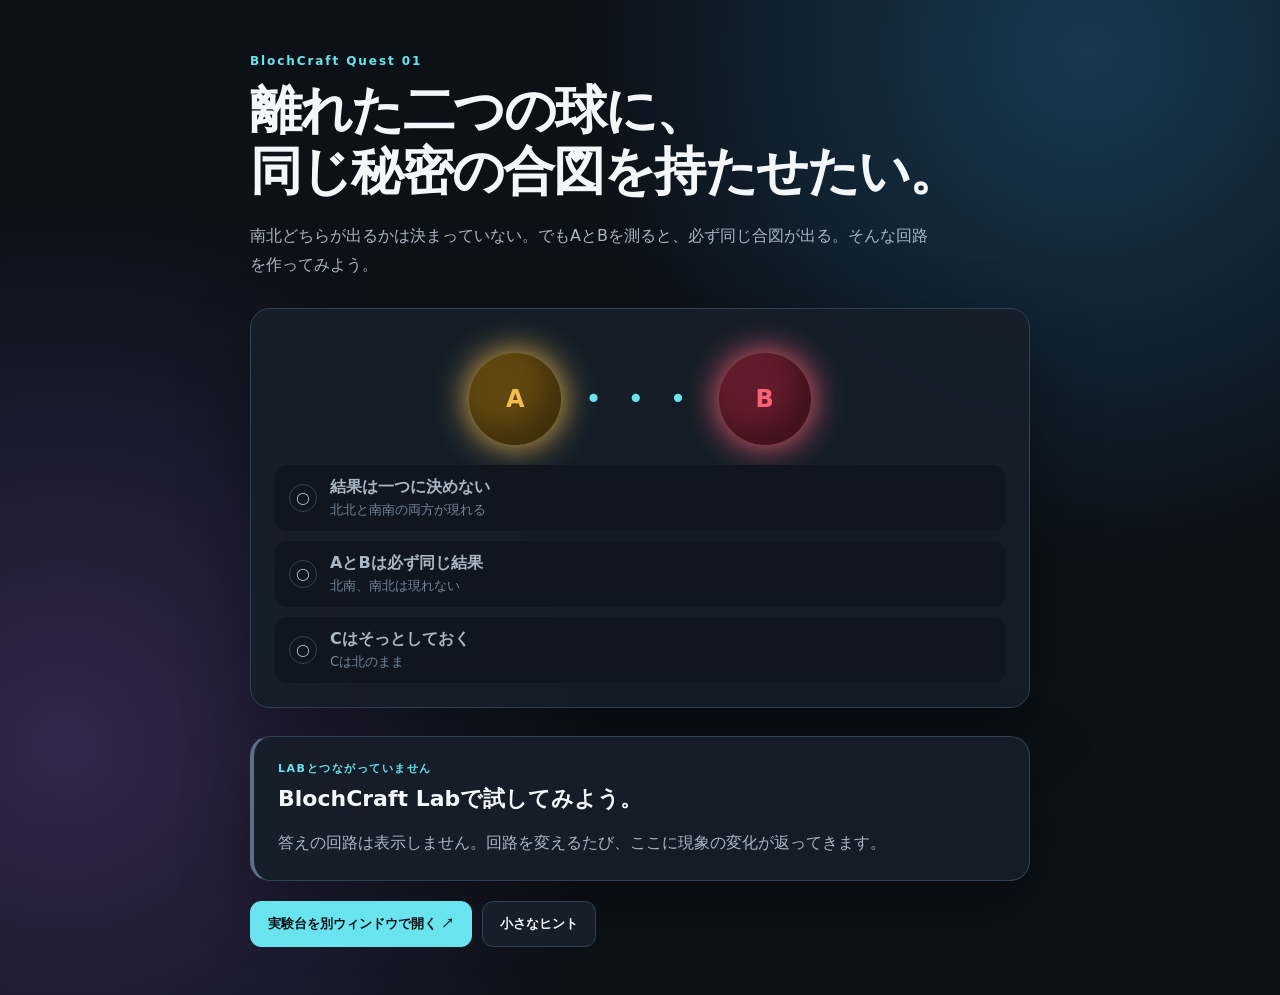
==== quest.html @ 87959bee "Add purpose-driven Quest window" ====
<!doctype html>
<html lang="ja">
<head>
  <meta charset="utf-8">
  <meta name="viewport" content="width=device-width,initial-scale=1">
  <title>BlochCraft Quest — 何を起こしたい？</title>
  <link rel="stylesheet" href="src/quest.css">
</head>
<body>
  <main class="quest-shell">
    <header>
      <p class="eyebrow">BlochCraft Quest 01</p>
      <h1>離れた二つの球に、<br>同じ秘密の合図を持たせたい。</h1>
      <p class="lead">南北どちらが出るかは決まっていない。でもAとBを測ると、必ず同じ合図が出る。そんな回路を作ってみよう。
      </p>
    </header>

    <section class="mission-card">
      <div class="mission-visual" aria-label="AとBが同じ結果を共有する">
        <span class="orb orb-a">A</span><span class="link">• • •</span><span class="orb orb-b">B</span>
      </div>
      <div class="conditions">
        <div id="condition-random"><span>○</span><p><strong>結果は一つに決めない</strong><small>北北と南南の両方が現れる</small></p></div>
        <div id="condition-together"><span>○</span><p><strong>AとBは必ず同じ結果</strong><small>北南、南北は現れない</small></p></div>
        <div id="condition-calm"><span>○</span><p><strong>Cはそっとしておく</strong><small>Cは北のまま</small></p></div>
      </div>
    </section>

    <section id="feedback" class="feedback waiting">
      <p class="status-label">LABとつながっていません</p>
      <h2>BlochCraft Labで試してみよう。</h2>
      <p id="feedback-text">答えの回路は表示しません。回路を変えるたび、ここに現象の変化が返ってきます。</p>
    </section>

    <div class="actions">
      <button id="open-lab">実験台を別ウィンドウで開く ↗</button>
      <button id="hint" class="secondary">小さなヒント</button>
    </div>
    <p id="hint-text" class="hint" hidden></p>
  </main>
  <script type="module" src="src/quest.js"></script>
</body>
</html>
---- src/quest.css ----
:root{color-scheme:dark;--bg:#0c1118;--panel:#151e29;--text:#f4f7fa;--muted:#a9b6c4;--cyan:#69e4ee;--gold:#f4bd50;--green:#55d69f;--line:#304154}*{box-sizing:border-box}body{margin:0;min-height:100vh;background:radial-gradient(circle at 85% 5%,#173951 0,transparent 35%),radial-gradient(circle at 5% 75%,#31274b 0,transparent 38%),var(--bg);color:var(--text);font-family:Inter,"Noto Sans JP",system-ui,sans-serif}.quest-shell{width:min(780px,calc(100% - 32px));margin:0 auto;padding:54px 0 48px}.eyebrow{margin:0;color:var(--cyan);font-size:12px;font-weight:900;letter-spacing:.16em}.quest-shell h1{font-size:clamp(30px,5vw,52px);line-height:1.18;margin:12px 0 18px;letter-spacing:-.035em}.lead{max-width:680px;color:var(--muted);line-height:1.85}.mission-card,.feedback{margin-top:28px;padding:24px;border:1px solid var(--line);border-radius:20px;background:#151e29e8;box-shadow:0 24px 70px #0005}.mission-visual{display:flex;align-items:center;justify-content:center;gap:24px;padding:20px}.orb{display:grid;place-items:center;width:92px;height:92px;border-radius:50%;font-size:24px;font-weight:900;box-shadow:inset -14px -16px 25px #0005,0 0 34px currentColor}.orb-a{color:#f4bd50;background:#604710}.orb-b{color:#ff6174;background:#621b2a}.link{color:var(--cyan);font-size:28px;letter-spacing:.3em}.conditions{display:grid;gap:10px}.conditions>div{display:flex;gap:13px;align-items:center;padding:12px 14px;border-radius:12px;background:#0f161f;color:var(--muted)}.conditions>div>span{display:grid;place-items:center;width:28px;height:28px;border:1px solid var(--line);border-radius:50%;font-weight:900}.conditions p{display:grid;gap:3px;margin:0}.conditions small{color:#738497}.conditions .passed{background:#123326;color:var(--text)}.conditions .passed>span{border-color:var(--green);background:var(--green);color:#092116}.feedback{border-left:4px solid #597088}.feedback.active{border-left-color:var(--gold)}.feedback.complete{border-color:#2d7c60;border-left:4px solid var(--green);background:#102c23}.status-label{margin:0;color:var(--cyan);font-size:11px;font-weight:900;letter-spacing:.14em}.feedback h2{margin:8px 0;font-size:22px}.feedback p:last-child{margin-bottom:0;color:var(--muted);line-height:1.65}.actions{display:flex;flex-wrap:wrap;gap:10px;margin-top:20px}button{padding:13px 17px;border:1px solid var(--cyan);border-radius:11px;background:var(--cyan);color:#071218;font-weight:900;cursor:pointer}button.secondary{border-color:var(--line);background:var(--panel);color:var(--text)}button:hover{transform:translateY(-1px)}.hint{padding:14px 16px;border-left:3px solid var(--gold);background:#221d14;color:#eed9aa;line-height:1.65}@media(max-width:560px){.quest-shell{padding-top:30px}.mission-card,.feedback{padding:17px}.orb{width:70px;height:70px}.mission-visual{gap:14px}.link{font-size:20px}}
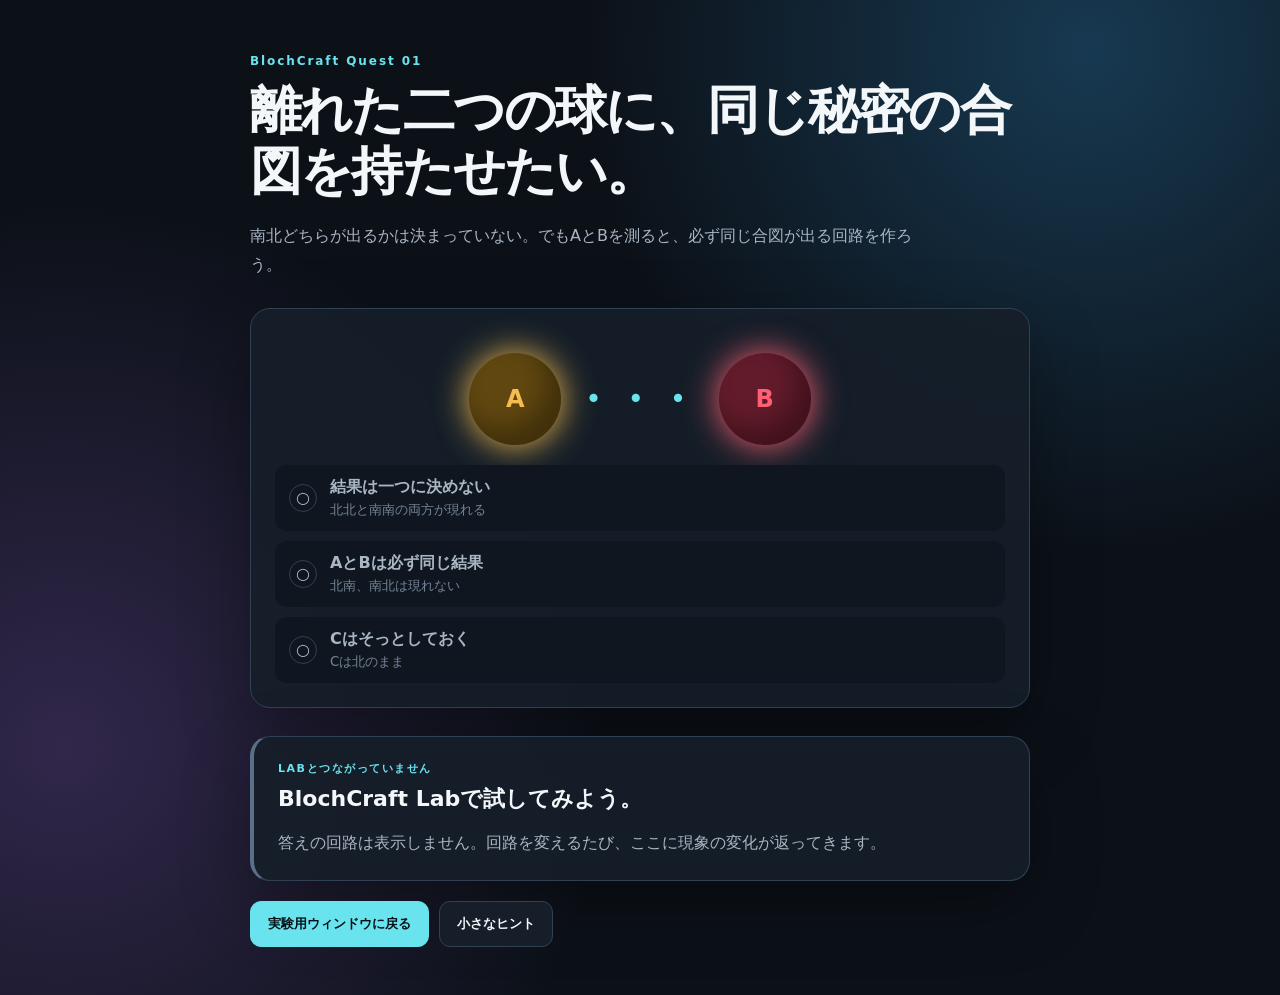
==== commit cc2fca19: "Make Lab the purpose-path entry point" ====
--- a/quest.html
+++ b/quest.html
@@ -9,20 +9,19 @@
 <body>
   <main class="quest-shell">
     <header>
-      <p class="eyebrow">BlochCraft Quest 01</p>
-      <h1>離れた二つの球に、<br>同じ秘密の合図を持たせたい。</h1>
-      <p class="lead">南北どちらが出るかは決まっていない。でもAとBを測ると、必ず同じ合図が出る。そんな回路を作ってみよう。
-      </p>
+      <p id="quest-number" class="eyebrow">BlochCraft Quest</p>
+      <h1 id="quest-title"></h1>
+      <p id="quest-lead" class="lead"></p>
     </header>
 
     <section class="mission-card">
       <div class="mission-visual" aria-label="AとBが同じ結果を共有する">
-        <span class="orb orb-a">A</span><span class="link">• • •</span><span class="orb orb-b">B</span>
+        <span id="orb-a" class="orb orb-a">A</span><span class="link">• • •</span><span id="orb-b" class="orb orb-b">B</span>
       </div>
       <div class="conditions">
-        <div id="condition-random"><span>○</span><p><strong>結果は一つに決めない</strong><small>北北と南南の両方が現れる</small></p></div>
-        <div id="condition-together"><span>○</span><p><strong>AとBは必ず同じ結果</strong><small>北南、南北は現れない</small></p></div>
-        <div id="condition-calm"><span>○</span><p><strong>Cはそっとしておく</strong><small>Cは北のまま</small></p></div>
+        <div id="condition-0"><span>○</span><p><strong></strong><small></small></p></div>
+        <div id="condition-1"><span>○</span><p><strong></strong><small></small></p></div>
+        <div id="condition-2"><span>○</span><p><strong></strong><small></small></p></div>
       </div>
     </section>
 
@@ -33,7 +32,7 @@
     </section>
 
     <div class="actions">
-      <button id="open-lab">実験台を別ウィンドウで開く ↗</button>
+      <button id="open-lab">実験用ウィンドウに戻る</button>
       <button id="hint" class="secondary">小さなヒント</button>
     </div>
     <p id="hint-text" class="hint" hidden></p>
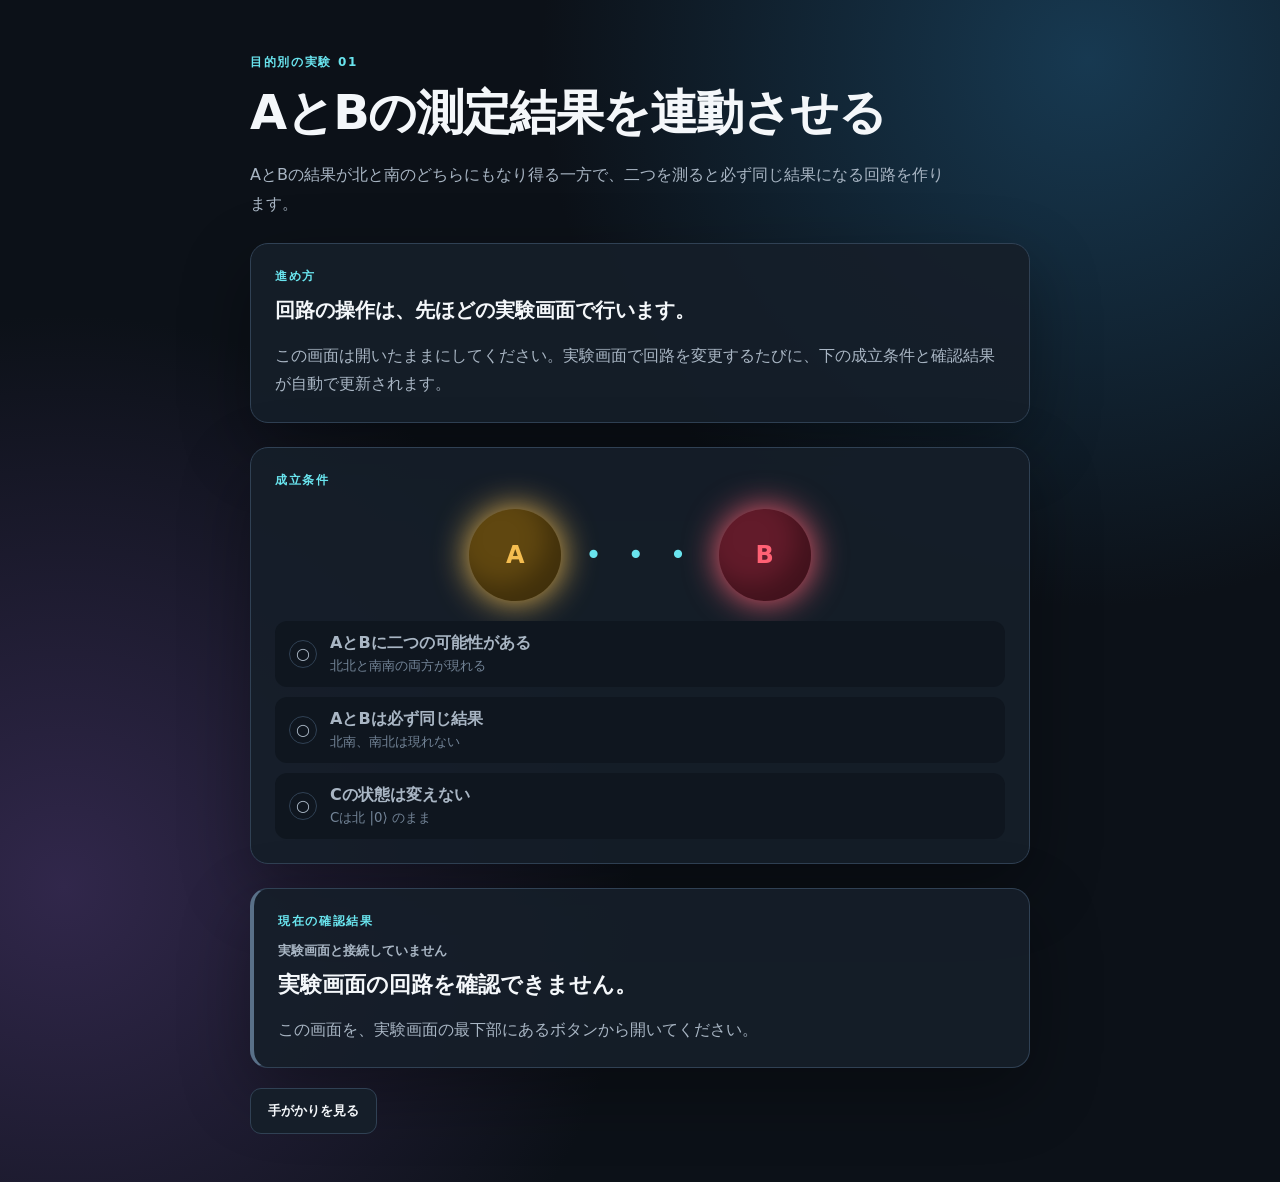
==== commit a8fbfe0e: "Clarify the guided experiment flow" ====
--- a/quest.html
+++ b/quest.html
@@ -9,12 +9,19 @@
 <body>
   <main class="quest-shell">
     <header>
-      <p id="quest-number" class="eyebrow">BlochCraft Quest</p>
+      <p id="quest-number" class="eyebrow">目的別の実験</p>
       <h1 id="quest-title"></h1>
       <p id="quest-lead" class="lead"></p>
     </header>
 
+    <section class="guide-card">
+      <p class="section-label">進め方</p>
+      <h2>回路の操作は、先ほどの実験画面で行います。</h2>
+      <p>この画面は開いたままにしてください。実験画面で回路を変更するたびに、下の成立条件と確認結果が自動で更新されます。</p>
+    </section>
+
     <section class="mission-card">
+      <p class="section-label">成立条件</p>
       <div class="mission-visual" aria-label="AとBが同じ結果を共有する">
         <span id="orb-a" class="orb orb-a">A</span><span class="link">• • •</span><span id="orb-b" class="orb orb-b">B</span>
       </div>
@@ -26,14 +33,14 @@
     </section>
 
     <section id="feedback" class="feedback waiting">
-      <p class="status-label">LABとつながっていません</p>
-      <h2>BlochCraft Labで試してみよう。</h2>
-      <p id="feedback-text">答えの回路は表示しません。回路を変えるたび、ここに現象の変化が返ってきます。</p>
+      <p class="section-label">現在の確認結果</p>
+      <p class="status-label">実験画面と接続していません</p>
+      <h2>実験画面の回路を確認できません。</h2>
+      <p id="feedback-text">この画面を、実験画面の最下部にあるボタンから開いてください。</p>
     </section>
 
     <div class="actions">
-      <button id="open-lab">実験用ウィンドウに戻る</button>
-      <button id="hint" class="secondary">小さなヒント</button>
+      <button id="hint" class="secondary">手がかりを見る</button>
     </div>
     <p id="hint-text" class="hint" hidden></p>
   </main>
--- a/src/quest.css
+++ b/src/quest.css
@@ -1 +1 @@
-:root{color-scheme:dark;--bg:#0c1118;--panel:#151e29;--text:#f4f7fa;--muted:#a9b6c4;--cyan:#69e4ee;--gold:#f4bd50;--green:#55d69f;--line:#304154}*{box-sizing:border-box}body{margin:0;min-height:100vh;background:radial-gradient(circle at 85% 5%,#173951 0,transparent 35%),radial-gradient(circle at 5% 75%,#31274b 0,transparent 38%),var(--bg);color:var(--text);font-family:Inter,"Noto Sans JP",system-ui,sans-serif}.quest-shell{width:min(780px,calc(100% - 32px));margin:0 auto;padding:54px 0 48px}.eyebrow{margin:0;color:var(--cyan);font-size:12px;font-weight:900;letter-spacing:.16em}.quest-shell h1{font-size:clamp(30px,5vw,52px);line-height:1.18;margin:12px 0 18px;letter-spacing:-.035em}.lead{max-width:680px;color:var(--muted);line-height:1.85}.mission-card,.feedback{margin-top:28px;padding:24px;border:1px solid var(--line);border-radius:20px;background:#151e29e8;box-shadow:0 24px 70px #0005}.mission-visual{display:flex;align-items:center;justify-content:center;gap:24px;padding:20px}.orb{display:grid;place-items:center;width:92px;height:92px;border-radius:50%;font-size:24px;font-weight:900;box-shadow:inset -14px -16px 25px #0005,0 0 34px currentColor}.orb-a{color:#f4bd50;background:#604710}.orb-b{color:#ff6174;background:#621b2a}.link{color:var(--cyan);font-size:28px;letter-spacing:.3em}.conditions{display:grid;gap:10px}.conditions>div{display:flex;gap:13px;align-items:center;padding:12px 14px;border-radius:12px;background:#0f161f;color:var(--muted)}.conditions>div>span{display:grid;place-items:center;width:28px;height:28px;border:1px solid var(--line);border-radius:50%;font-weight:900}.conditions p{display:grid;gap:3px;margin:0}.conditions small{color:#738497}.conditions .passed{background:#123326;color:var(--text)}.conditions .passed>span{border-color:var(--green);background:var(--green);color:#092116}.feedback{border-left:4px solid #597088}.feedback.active{border-left-color:var(--gold)}.feedback.complete{border-color:#2d7c60;border-left:4px solid var(--green);background:#102c23}.status-label{margin:0;color:var(--cyan);font-size:11px;font-weight:900;letter-spacing:.14em}.feedback h2{margin:8px 0;font-size:22px}.feedback p:last-child{margin-bottom:0;color:var(--muted);line-height:1.65}.actions{display:flex;flex-wrap:wrap;gap:10px;margin-top:20px}button{padding:13px 17px;border:1px solid var(--cyan);border-radius:11px;background:var(--cyan);color:#071218;font-weight:900;cursor:pointer}button.secondary{border-color:var(--line);background:var(--panel);color:var(--text)}button:hover{transform:translateY(-1px)}.hint{padding:14px 16px;border-left:3px solid var(--gold);background:#221d14;color:#eed9aa;line-height:1.65}@media(max-width:560px){.quest-shell{padding-top:30px}.mission-card,.feedback{padding:17px}.orb{width:70px;height:70px}.mission-visual{gap:14px}.link{font-size:20px}}
+:root{color-scheme:dark;--bg:#0c1118;--panel:#151e29;--text:#f4f7fa;--muted:#a9b6c4;--cyan:#69e4ee;--gold:#f4bd50;--green:#55d69f;--line:#304154}*{box-sizing:border-box}body{margin:0;min-height:100vh;background:radial-gradient(circle at 85% 5%,#173951 0,transparent 35%),radial-gradient(circle at 5% 75%,#31274b 0,transparent 38%),var(--bg);color:var(--text);font-family:Inter,"Noto Sans JP",system-ui,sans-serif}.quest-shell{width:min(780px,calc(100% - 32px));margin:0 auto;padding:54px 0 48px}.eyebrow,.section-label{margin:0;color:var(--cyan);font-size:12px;font-weight:900;letter-spacing:.14em}.quest-shell h1{font-size:clamp(30px,5vw,48px);line-height:1.22;margin:12px 0 18px;letter-spacing:-.03em}.lead{max-width:700px;color:var(--muted);line-height:1.85}.guide-card,.mission-card,.feedback{margin-top:24px;padding:24px;border:1px solid var(--line);border-radius:18px;background:#151e29e8;box-shadow:0 24px 70px #0005}.guide-card h2{margin:10px 0 8px;font-size:20px;line-height:1.55}.guide-card p:last-child{margin-bottom:0;color:var(--muted);line-height:1.75}.mission-visual{display:flex;align-items:center;justify-content:center;gap:24px;padding:20px}.orb{display:grid;place-items:center;width:92px;height:92px;border-radius:50%;font-size:24px;font-weight:900;box-shadow:inset -14px -16px 25px #0005,0 0 34px currentColor}.orb-a{color:#f4bd50;background:#604710}.orb-b{color:#ff6174;background:#621b2a}.link{color:var(--cyan);font-size:28px;letter-spacing:.3em}.conditions{display:grid;gap:10px}.conditions>div{display:flex;gap:13px;align-items:center;padding:12px 14px;border-radius:12px;background:#0f161f;color:var(--muted)}.conditions>div>span{display:grid;place-items:center;width:28px;height:28px;border:1px solid var(--line);border-radius:50%;font-weight:900}.conditions p{display:grid;gap:3px;margin:0}.conditions small{color:#738497}.conditions .passed{background:#123326;color:var(--text)}.conditions .passed>span{border-color:var(--green);background:var(--green);color:#092116}.feedback{border-left:4px solid #597088}.feedback.active{border-left-color:var(--gold)}.feedback.complete{border-color:#2d7c60;border-left:4px solid var(--green);background:#102c23}.status-label{margin:12px 0 0;color:var(--muted);font-size:13px;font-weight:800}.feedback.complete .status-label{color:var(--green)}.feedback h2{margin:8px 0;font-size:22px;line-height:1.5}.feedback p:last-child{margin-bottom:0;color:var(--muted);line-height:1.65}.actions{display:flex;flex-wrap:wrap;gap:10px;margin-top:20px}button{padding:13px 17px;border:1px solid var(--line);border-radius:11px;background:var(--panel);color:var(--text);font-weight:800;cursor:pointer}button:hover{border-color:var(--cyan)}.hint{padding:14px 16px;border-left:3px solid var(--gold);background:#221d14;color:#eed9aa;line-height:1.65}@media(max-width:560px){.quest-shell{padding-top:30px}.guide-card,.mission-card,.feedback{padding:17px}.orb{width:70px;height:70px}.mission-visual{gap:14px}.link{font-size:20px}}
